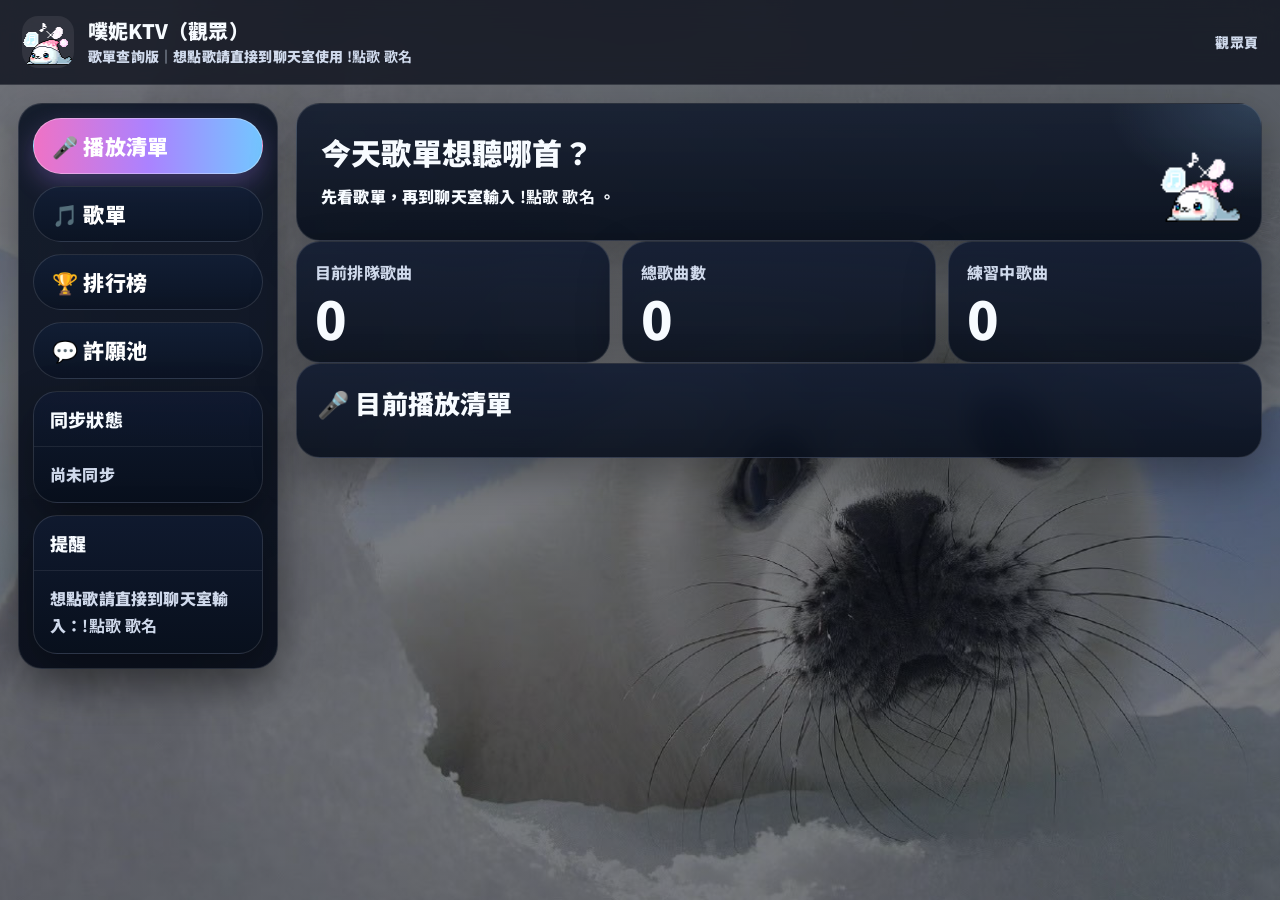
==== audience.html @ c34c29e2 "Update audience.html" ====
<!doctype html>
<html lang="zh-Hant">
<head>
  <meta charset="utf-8" />
  <meta name="viewport" content="width=device-width,initial-scale=1" />
  <title>噗妮KTV（觀眾）</title>
  <link rel="stylesheet" href="styles.css?v=20260312a" />
<link rel="preconnect" href="https://fonts.googleapis.com">
<link rel="preconnect" href="https://fonts.gstatic.com" crossorigin>
<link href="https://fonts.googleapis.com/css2?family=Noto+Sans+TC:wght@400;500;700;900&display=swap" rel="stylesheet">
</head>
<body class="audience-page">
  <header class="topbar">
    <div class="brand">
      <div class="logo"><img src="cute.gif" alt="cute" /></div>
      <div>
        <div class="title">噗妮KTV（觀眾）</div>
        <div class="subtitle">歌單查詢版｜想點歌請直接到聊天室使用 <b>!點歌 歌名</b></div>
      </div>
    </div>
    <div class="subtitle">觀眾頁</div>
  </header>

  <main class="layout">
    <aside class="sidebar">
      <button class="nav active" data-page="queue">🎤 播放清單</button>
      <button class="nav" data-page="songs">🎵 歌單</button>
      <button class="nav" data-page="leaderboard">🏆 排行榜</button>
      <button class="nav" data-page="wish">💬 許願池</button>

      <div class="panel">
        <div class="panel-title">同步狀態</div>
        <div class="panel-body" id="syncStatus">尚未同步</div>
      </div>

      <div class="panel">
        <div class="panel-title">提醒</div>
        <div class="panel-body">想點歌請直接到聊天室輸入：<b>!點歌 歌名</b></div>
      </div>
    </aside>

    <section class="content">
      <div class="section-shell">
        <div class="page" id="page-queue">
          <div class="hero">
            <h2>今天歌單想聽哪首？</h2>
            <p>先看歌單，再到聊天室輸入 <b>!點歌 歌名 </b>。</p>
          </div>

          <div class="stats-row">
            <div class="stat-card">
              <div class="stat-label">目前排隊歌曲</div>
              <div class="stat-value" id="statQueue">0</div>
            </div>
            <div class="stat-card">
              <div class="stat-label">總歌曲數</div>
              <div class="stat-value" id="statSongs">0</div>
            </div>
            <div class="stat-card">
              <div class="stat-label">練習中歌曲</div>
              <div class="stat-value" id="statPractice">0</div>
            </div>
          </div>

          <div class="card audience-queue-card">
            <div class="card-h">🎤 目前播放清單</div>
            <div id="homeQueue" class="list scroll-list home-queue audience-home-queue"></div>
          </div>
        </div>

        <div class="page hidden" id="page-songs">
          <div class="hero">
            <h2>歌單</h2>
            <p>支援分類與關鍵字搜尋。</p>
          </div>

          <div class="toolbar">
            <div class="search">
              <input id="songSearch" placeholder="搜尋歌名 / 歌手 / 子標籤" />
              <button id="songSearchBtn" class="btn btn-primary">搜尋</button>
              <button id="toggleCats" class="btn">顯示 / 隱藏 分類</button>
            </div>
          </div>

          <div id="catPanel" class="category-wrap">
            <div class="panel-title simple">分類</div>
            <div id="mainCatChips" class="chip-grid"></div>
            <div id="catChips" class="chip-grid mt12"></div>
          </div>

          <div id="songGrid" class="song-grid"></div>
        </div>

        <div class="page hidden" id="page-leaderboard">
          <div class="hero">
            <h2>熱門排行榜</h2>
            <p>依播放次數排序。</p>
          </div>

          <div id="leaderboardList" class="song-grid"></div>
          <div id="leaderboardPager" class="pager"></div>
        </div>

        <div class="page hidden" id="page-wish">
          <div class="hero">
            <h2>許願池</h2>
            <p>不在歌單裡的歌，可以先丟進許願池給主播看。</p>
          </div>

          <div class="card">
            <div class="card-h">💗 新增許願</div>
            <form id="wishForm" class="wish-inline-form">
              <input id="wishSong" placeholder="輸入想許願的歌名" />
              <input id="wishUser" placeholder="你的名字 / 暱稱（可空白）" />
              <button class="btn btn-primary" type="submit">送出到許願池</button>
            </form>
            <div id="wishMsg" class="note-text mt12"></div>
          </div>

          <div class="card">
            <div class="card-h">📮 最近許願</div>
            <div id="wishList" class="list scroll-list"></div>
          </div>
        </div>
      </div>
    </section>
  </main>

  <script src="common.js?v=20260312a"></script>
  <script src="audience.js?v=fix1"></script>
</body>
</html>
---- styles.css ----
:root{
  --bg:#0a1221;
  --bg2:#111b31;
  --line:rgba(255,255,255,.12);
  --line-strong:rgba(255,255,255,.24);
  --text:#f7fbff;
  --muted:#cfd9eb;
  --shadow:0 18px 45px rgba(0,0,0,.32);
  --radius-xl:24px;
}

*{box-sizing:border-box}

html,body,
button,input,select,textarea{
  margin:0;
  padding:0;
  color:var(--text);
  font-family:
    "Noto Sans TC",
    "Microsoft JhengHei",
    "PingFang TC",
    sans-serif;
}

body{
font-weight:700;
  min-height:100vh;
  background:
    linear-gradient(rgba(7,11,20,.55),rgba(7,11,20,.55)),
    url('./bg.jpg') center/cover fixed no-repeat;
}

.hidden{display:none!important}
.mt12{margin-top:12px}
.simple{padding:0 0 12px;border:none}
.mono{font-family:ui-monospace,Consolas,monospace}

.topbar{
  position:sticky;
  top:0;
  z-index:10;
  display:flex;
  justify-content:space-between;
  align-items:center;
  padding:16px 22px;
  border-bottom:1px solid var(--line);
  background:rgba(8,13,24,.76);
  backdrop-filter:blur(14px);
}

.brand{
  display:flex;
  align-items:center;
  gap:14px;
}

.topbar-right{
  display:flex;
  align-items:center;
  gap:12px;
}

.logo{
  width:52px;
  height:52px;
  border-radius:16px;
  overflow:hidden;
  background:rgba(255,255,255,.08);
  display:grid;
  place-items:center;
}

.logo img{
  width:100%;
  height:100%;
  object-fit:contain;
}

.logo-image-wrap{background:none}
.logo-image{
  width:52px;
  height:52px;
  border-radius:16px;
  object-fit:cover;
}

.title{
  font-size:20px;
  font-weight:900;
}

.subtitle{
  color:var(--muted);
  font-size:14px;
  line-height:1.6;
}

.layout{
  display:grid;
  grid-template-columns:260px minmax(0,1fr);
  gap:18px;
  padding:18px;
  max-width:1400px;
  margin:0 auto;
}

.sidebar{
  display:flex;
  flex-direction:column;
  gap:12px;
  padding:14px;
  border:1px solid var(--line);
  border-radius:var(--radius-xl);
  background:linear-gradient(180deg,rgba(14,22,38,.92),rgba(8,14,27,.94));
  box-shadow:var(--shadow);
  backdrop-filter:blur(12px);
}

.content{min-width:0}
.section-shell{display:flex;flex-direction:column;gap:16px}

.nav,.btn,.chip{
  border:1px solid var(--line);
  color:#fff;
  background:linear-gradient(180deg,rgba(255,255,255,.10),rgba(255,255,255,.04));
  transition:.15s;
}

.nav{
  background:linear-gradient(180deg,rgba(19,31,54,.92),rgba(12,20,36,.95));
}

.nav:hover,.btn:hover,.chip:hover{
  border-color:var(--line-strong);
  transform:translateY(-1px);
}

.nav{
  width:100%;
  padding:16px 18px;
  border-radius:18px;
  text-align:left;
  cursor:pointer;
  font-weight:900;
  font-size:22px;
  line-height:1.15;
}

.nav.active,.btn-primary,.chip-active{
  background:linear-gradient(180deg,rgba(245,118,197,.34),rgba(113,198,255,.30));
  border-color:rgba(255,255,255,.3);
}

.panel,.card,.hero,.stat-card,.gate-card,.song-card,.queue-row,.wish-item,.obs-card,.obs-item{
  border:1px solid var(--line);
  border-radius:var(--radius-xl);
  background:linear-gradient(180deg,rgba(17,27,49,.90),rgba(9,16,29,.92));
  box-shadow:var(--shadow);
  backdrop-filter:blur(12px);
}

.panel{overflow:hidden}

.panel-title{
  padding:14px 16px;
  border-bottom:1px solid rgba(255,255,255,.08);
  font-size:18px;
  font-weight:900;
}

.panel-body{
  padding:14px 16px;
  color:var(--muted);
}

.card{padding:18px}

.card-h{
  font-size:26px;
  font-weight:900;
  margin-bottom:10px;
}

.note-text,.song-artist,.queue-meta-line,.panel-body{
  color:var(--muted);
  line-height:1.7;
}

.empty-state{
  padding:28px 20px;
  text-align:center;
  border:1px dashed rgba(255,255,255,.12);
  border-radius:20px;
  color:var(--muted);
  background:rgba(6,12,22,.45);
}

.hero{
  position:relative;
  overflow:hidden;
  padding:26px 24px;
  min-height:138px;
  background:
    radial-gradient(16rem 10rem at 100% 0%, rgba(155,208,255,.18), transparent 60%),
    linear-gradient(180deg,rgba(20,29,47,.92),rgba(10,17,30,.96));
}

.hero::after{
  content:"";
  position:absolute;
  right:18px;
  bottom:14px;
  width:84px;
  height:84px;
  background:url('./cute.gif') center/contain no-repeat;
}

.hero h2{
  margin:0 0 10px;
  font-size:30px;
  font-weight:900;
}

.hero p{
  margin:0;
  max-width:calc(100% - 100px);
}

.btn{
  padding:10px 16px;
  border-radius:999px;
  cursor:pointer;
  font-weight:900;
}

.btn-mini{
  padding:8px 13px;
  font-size:14px;
}

.btn-danger{
  background:linear-gradient(180deg,rgba(255,157,177,.18),rgba(255,157,177,.08));
  border-color:rgba(255,157,177,.3);
}

input{
  width:100%;
  padding:14px 16px;
  border-radius:16px;
  border:1px solid rgba(255,255,255,.18);
  background:rgba(7,12,20,.56);
  color:#fff;
  outline:none;
}

input::placeholder{
  color:rgba(230,238,255,.65);
}

.toolbar{
  display:flex;
  gap:16px;
  align-items:center;
  justify-content:space-between;
  flex-wrap:wrap;
}

.search{
  display:grid;
  grid-template-columns:minmax(240px,1fr) auto auto;
  gap:10px;
  width:100%;
}

.stats-row{
  display:grid;
  grid-template-columns:repeat(3,1fr);
  gap:12px;
}

.stat-card{padding:18px}

.stat-label{
  font-size:16px;
  color:var(--muted);
  font-weight:800;
}

.stat-value{
  margin-top:8px;
  font-size:52px;
  font-weight:900;
  line-height:1;
}

.grid-2{
  display:grid;
  grid-template-columns:repeat(2,minmax(0,1fr));
  gap:16px;
}

.song-grid{
  display:grid;
  grid-template-columns:repeat(3,minmax(0,1fr));
  gap:12px;
}

.song-card{
  padding:16px;
  display:flex;
  flex-direction:column;
  gap:8px;
  min-height:148px;
}

.song-title{
  font-size:19px;
  font-weight:900;
  line-height:1.45;
  word-break:break-word;
}

.song-actions{
  margin-top:auto;
  display:flex;
  gap:8px;
  flex-wrap:wrap;
  align-items:center;
}

.badge,.pill,.wish-time{
  display:inline-flex;
  align-items:center;
  justify-content:center;
  padding:5px 10px;
  border-radius:999px;
  border:1px solid rgba(255,255,255,.16);
  background:rgba(255,255,255,.08);
  font-size:12px;
  font-weight:900;
  white-space:nowrap;
}

.badge-now{
  background:rgba(255,255,255,.18);
}

.list{
  display:flex;
  flex-direction:column;
  gap:12px;
}

.scroll-list{
  max-height:720px;
  overflow:auto;
  padding-right:4px;
}

.home-queue{
  max-height:560px;
}

.queue-obs-grid{
  display:grid;
  grid-template-columns:minmax(0,1fr) 360px;
  gap:16px;
  align-items:start;
}

.queue-card-head{
  display:flex;
  justify-content:space-between;
  gap:12px;
  flex-wrap:wrap;
  margin-bottom:14px;
}

.bulk-actions{
  display:flex;
  gap:10px;
  flex-wrap:wrap;
}

.queue-row{
  display:grid;
  grid-template-columns:52px minmax(0,1fr) auto;
  gap:14px;
  align-items:center;
  padding:16px 18px;
  border:1px solid var(--line);
  border-radius:var(--radius-xl);
  background:linear-gradient(180deg,rgba(17,27,49,.90),rgba(9,16,29,.92));
  box-shadow:var(--shadow);
  backdrop-filter:blur(12px);
}

.queue-rank{
  display:grid;
  place-items:center;
  width:38px;
  height:38px;
  border-radius:12px;
  border:1px solid rgba(255,255,255,.16);
  background:rgba(255,255,255,.07);
  font-weight:900;
}

.queue-main{min-width:0}

.queue-title-line{
  display:flex;
  align-items:center;
  gap:8px;
  flex-wrap:nowrap;
  min-width:0;
}

.queue-song-name{
  flex:1 1 auto;
  min-width:0;
  font-size:24px;
  font-weight:900;
  line-height:1.15;
  color:#fff;
  white-space:nowrap;
  overflow:hidden;
  text-overflow:ellipsis;
  word-break:normal;
}
.queue-song-name.qlen-2{
  font-size:21px;
}

.queue-song-name.qlen-3{
  font-size:18px;
}

.queue-actions{
  display:flex;
  gap:8px;
  flex-wrap:wrap;
  align-items:center;
  justify-content:flex-end;
}

.btn-icon{
  min-width:42px;
  padding-left:0;
  padding-right:0;
}

.btn-yt{
  background:linear-gradient(180deg,rgba(255,70,70,.28),rgba(255,70,70,.12));
  border-color:rgba(255,120,120,.32);
}

/* 只有這一條是播放中 */
.queue-row.now-playing-row{
  background:linear-gradient(90deg,rgba(245,118,197,.96),rgba(165,131,255,.95),rgba(113,198,255,.95));
  border-color:rgba(255,255,255,.32);
}

.queue-row.now-playing-row .queue-meta-line,
.queue-row.now-playing-row .pill,
.queue-row.now-playing-row .badge,
.queue-row.now-playing-row .queue-song-name{
  color:#fff;
}

.obs-side-card{
  position:sticky;
  top:96px;
}

.obs-setting-label{
  font-weight:900;
  margin:10px 0 8px;
}

.obs-link-box{
  padding:12px 14px;
  border-radius:18px;
  background:rgba(5,10,18,.55);
  border:1px solid var(--line);
  word-break:break-all;
  line-height:1.55;
  min-height:88px;
}

.obs-url-actions{
  display:flex;
  gap:10px;
  flex-wrap:wrap;
  align-items:center;
  margin-top:12px;
}

.mini-obs-preview{
  margin-top:18px;
  padding-top:16px;
  border-top:1px solid rgba(255,255,255,.08);
}

.mini-obs-title{
  font-weight:900;
  margin-bottom:8px;
}

.obs-mini-list{
  display:flex;
  flex-direction:column;
  gap:8px;
}

.obs-mock-item{
  padding:10px 12px;
  border-radius:16px;
  background:rgba(255,255,255,.08);
}

.obs-mock-item.is-now{
  background:linear-gradient(90deg,rgba(245,118,197,.96),rgba(165,131,255,.95),rgba(113,198,255,.95));
}

.wish-item{
  padding:16px 18px;
  display:flex;
  justify-content:space-between;
  gap:12px;
  align-items:flex-start;
}

.wish-meta{
  display:flex;
  gap:8px;
  align-items:center;
  flex-wrap:wrap;
  justify-content:flex-end;
}

.form-stack{
  display:grid;
  gap:10px;
}

.wish-inline-form{
  display:grid;
  grid-template-columns:minmax(0,2fr) minmax(180px,1fr) auto;
  gap:10px;
  align-items:center;
}

.pager{
  display:flex;
  gap:8px;
  align-items:center;
  flex-wrap:wrap;
  justify-content:center;
  margin-top:12px;
}

.top-ribbon{
  display:inline-flex;
  padding:4px 10px;
  border-radius:999px;
  background:rgba(255,255,255,.12);
  font-size:12px;
  font-weight:900;
  margin-bottom:6px;
}

.gate{
  min-height:100vh;
  display:grid;
  place-items:center;
  padding:20px;
}

.gate-card{
  width:min(720px,94vw);
  padding:34px 42px;
}

.gate-row{
  display:grid;
  grid-template-columns:minmax(0,1fr) auto;
  gap:14px;
  align-items:center;
}

body.obs-body{background:none!important}
body.obs-body::before{display:none}
.obs-transparent{background:none!important}

.obs-transparent .obs-card{
  background:rgba(9,15,28,.16);
  border-color:rgba(255,255,255,.08);
  box-shadow:none;
  backdrop-filter:none;
}

.obs-root{
  padding:12px;
  min-height:100vh;
}

.obs-card{
  min-height:calc(100vh - 24px);
  padding:14px;
  border-radius:24px;
  display:grid;
  grid-template-rows:auto 1fr auto;
  overflow:hidden;
}

.obs-head{
  display:flex;
  align-items:center;
  justify-content:space-between;
  gap:12px;
  font-size:30px;
  font-weight:900;
  margin-bottom:12px;
}

.obs-head .cute{
  width:56px;
  height:56px;
}

.obs-list{
  display:flex;
  flex-direction:column;
  gap:8px;
  min-height:0;
}

.obs-item{
  display:grid;
  grid-template-columns:40px minmax(0,1fr) minmax(120px,32%);
  align-items:center;
  gap:10px;
  padding:0 12px;
  border-radius:18px;
  height:46px;
  background:rgba(255,255,255,.06);
}

.obs-item.is-current{
  background:linear-gradient(90deg,rgba(245,118,197,.94),rgba(165,131,255,.92),rgba(113,198,255,.92));
}

.obs-num{
  display:grid;
  place-items:center;
  width:28px;
  height:28px;
  border-radius:10px;
  background:rgba(255,255,255,.08);
  font-size:13px;
  font-weight:900;
}

.obs-main{min-width:0}

.obs-title{
  font-size:19px;
  font-weight:900;
  white-space:nowrap;
  overflow:hidden;
  text-overflow:ellipsis;
}

.obs-meta{
  font-size:13px;
  color:#f1f6ff;
  opacity:.92;
  white-space:nowrap;
  overflow:hidden;
  text-overflow:ellipsis;
  text-align:right;
}

.obs-status{
  font-size:12px;
  color:rgba(255,255,255,.85);
  margin-top:10px;
  text-align:right;
}

.obs-limit-5 .obs-item{height:54px}
.obs-limit-5 .obs-title{font-size:24px}
.obs-limit-5 .obs-meta{font-size:15px}
.obs-limit-10 .obs-item{height:42px}
.obs-limit-10 .obs-title{font-size:18px}
.obs-limit-10 .obs-meta{font-size:12px}
.obs-limit-15 .obs-item{height:36px}
.obs-limit-15 .obs-title{font-size:15px}
.obs-limit-15 .obs-meta{font-size:11px}
.obs-limit-20 .obs-item{height:31px}
.obs-limit-20 .obs-title{font-size:13px}
.obs-limit-20 .obs-meta{font-size:10px}
.obs-limit-25 .obs-item,
.obs-limit-30 .obs-item{height:27px}
.obs-limit-25 .obs-title,
.obs-limit-30 .obs-title{font-size:11px}
.obs-limit-25 .obs-meta,
.obs-limit-30 .obs-meta{font-size:9px}

::-webkit-scrollbar{width:10px;height:10px}
::-webkit-scrollbar-thumb{
  background:rgba(255,255,255,.15);
  border-radius:999px;
}
::-webkit-scrollbar-track{background:transparent}

.wish-grid{
  display:grid;
  grid-template-columns:repeat(4,minmax(0,1fr));
  gap:14px;
  align-items:stretch;
}

.wish-grid.scroll-list{
  max-height:none;
  overflow:visible;
  padding-right:0;
}

.wish-card{
  padding:16px 16px 14px;
  min-height:180px;
  display:flex;
  flex-direction:column;
  gap:10px;
  border:1px solid var(--line);
  border-radius:22px;
  background:linear-gradient(180deg,rgba(20,32,58,.96),rgba(11,17,30,.95));
  box-shadow:var(--shadow);
}

.wish-card-top{
  display:flex;
  align-items:center;
  justify-content:flex-end;
  gap:10px;
}

.wish-song{
  font-size:22px;
  font-weight:900;
  line-height:1.45;
  word-break:break-word;
  display:-webkit-box;
  -webkit-line-clamp:3;
  -webkit-box-orient:vertical;
  overflow:hidden;
}

.wish-user{
  margin-top:auto;
  color:var(--muted);
  font-size:14px;
  line-height:1.6;
  word-break:break-word;
}

.wish-card-actions{
  margin-top:auto;
  display:flex;
  justify-content:flex-end;
}

.streamer-wish-card{
  min-height:180px;
}

#page-wish .card{overflow:visible}
#page-wish #wishList{margin-top:6px}

.wish-grid-audience .wish-card-audience{
  min-height:140px;
  justify-content:center;
  align-items:flex-start;
  padding:20px 18px;
}

.wish-grid-audience .wish-card-audience .wish-song{
  font-size:18px;
  line-height:1.55;
  -webkit-line-clamp:4;
}

@media (max-width:1180px){
  .queue-obs-grid{grid-template-columns:1fr}
  .obs-side-card{position:static}
  .song-grid{grid-template-columns:repeat(2,minmax(0,1fr))}
  .wish-grid{grid-template-columns:repeat(2,minmax(0,1fr))}
}

@media (max-width:900px){
  .layout{grid-template-columns:1fr}
  .grid-2,.stats-row{grid-template-columns:1fr}
  .song-grid,.wish-grid{grid-template-columns:1fr}
  .queue-row{grid-template-columns:1fr}
  .queue-actions{justify-content:flex-start}
  .search{grid-template-columns:1fr}
  .hero::after{width:70px;height:70px}

  .obs-item{
    grid-template-columns:34px minmax(0,1fr) 72px;
  }

  .obs-meta{
    display:block;
    font-size:11px;
    text-align:right;
    white-space:nowrap;
    overflow:hidden;
    text-overflow:ellipsis;
  }

  .obs-head{font-size:24px}
  .wish-card{min-height:auto}
  .wish-song{font-size:20px}
  .wish-inline-form{grid-template-columns:1fr}
}
/* ===== 全站改成主播播放清單那種粗字體 ===== */
html,body,
button,input,select,textarea{
  font-family:'M PLUS Rounded 1c','Noto Sans TC',system-ui,sans-serif !important;
  font-weight:900 !important;
  letter-spacing:.2px;
}

.title,
.hero h2,
.card-h,
.panel-title,
.panel-subtitle,
.row-title,
.song-title,
.stat-value,
.obs-head,
.obs-title,
.gate-card .title,
.nav,
.btn,
.chip,
.pill,
.badge,
.queue-song-name,
.queue-meta-line,
.wish-song,
.wish-user{
  font-family:'M PLUS Rounded 1c','Noto Sans TC',system-ui,sans-serif !important;
  font-weight:900 !important;
}
/* ===== Queue 專用安全整理版：只動播放清單 ===== */

/* 主播 / 觀眾 queue 整列 */
.queue-row{
  display:grid !important;
  grid-template-columns: 46px minmax(0,1fr) 292px !important;
  gap: 10px !important;
  align-items:center !important;
  padding: 14px 16px !important;
}

/* 左側主資訊 */
.queue-main{
  min-width:0 !important;
}

/* 標題列：永遠單行 */
.queue-title-line{
  display:flex !important;
  align-items:center !important;
  gap:6px !important;
  flex-wrap:nowrap !important;
  min-width:0 !important;
}

/* 歌名優先，單行、省略 */
.queue-song-name{
  flex:1 1 auto !important;
  min-width:0 !important;
  white-space:nowrap !important;
  overflow:hidden !important;
  text-overflow:ellipsis !important;
  line-height:1.1 !important;
  font-size:26px !important;
  letter-spacing:0 !important;
}

/* 長歌名分級縮字 */
.queue-song-name.qlen-2{
  font-size:23px !important;
}

.queue-song-name.qlen-3{
  font-size:20px !important;
}

/* 歌手 badge 再小一點，並限制寬度 */
.queue-title-line .pill{
  flex:0 0 auto !important;
  max-width:58px !important;
  padding:2px 6px !important;
  font-size:10px !important;
  line-height:1 !important;
  white-space:nowrap !important;
  overflow:hidden !important;
  text-overflow:ellipsis !important;
}

/* 播放中 badge 縮緊，不搶空間 */
.queue-title-line .badge,
.queue-title-line .badge-now{
  flex:0 0 auto !important;
  padding:3px 7px !important;
  font-size:11px !important;
  line-height:1 !important;
}

/* 點歌者維持第二行小字 */
.queue-meta-line{
  margin-top:3px !important;
  font-size:13px !important;
  line-height:1.1 !important;
  white-space:nowrap !important;
  overflow:hidden !important;
  text-overflow:ellipsis !important;
}

/* 右邊按鈕區固定，但縮小 */
.queue-actions{
  width:292px !important;
  min-width:292px !important;
  display:flex !important;
  gap:6px !important;
  flex-wrap:nowrap !important;
  align-items:center !important;
  justify-content:flex-end !important;
}

/* queue 內的小按鈕縮小一點 */
.queue-actions .btn,
.queue-actions .btn-mini{
  flex:0 0 auto !important;
  padding:7px 10px !important;
  font-size:12px !important;
  line-height:1 !important;
}

/* 播放箭頭按鈕固定寬 */
.queue-actions .btn-icon{
  min-width:36px !important;
  width:36px !important;
  padding-left:0 !important;
  padding-right:0 !important;
}

/* YT / ▲ / ▼ 三顆再小一點 */
.queue-actions .btn-yt,
.queue-actions [data-up],
.queue-actions [data-down]{
  min-width:38px !important;
}

/* 單首+1 / 移除不准太胖 */
.queue-actions [data-played]{
  padding-left:10px !important;
  padding-right:10px !important;
}

.queue-actions [data-remove]{
  padding-left:10px !important;
  padding-right:10px !important;
}

/* 手機才改成直式，桌機不要亂掉 */
@media (max-width:900px){
  .queue-row{
    grid-template-columns:1fr !important;
  }

  .queue-actions{
    width:auto !important;
    min-width:0 !important;
    flex-wrap:wrap !important;
    justify-content:flex-start !important;
  }
}

@keyframes nowPlayingMarqueeEnterLeave {
  from {
    transform: translate3d(var(--mq-start, 0px), -50%, 0);
  }
  to {
    transform: translate3d(var(--mq-end, 0px), -50%, 0);
  }
}

.queue-row.now-playing-row .queue-title-line{
  overflow:hidden !important;
}

.queue-row.now-playing-row .queue-song-name{
  display:block !important;
  min-width:0 !important;
  overflow:hidden !important;
  position:relative !important;
  text-overflow:clip !important;
}

.queue-row.now-playing-row .queue-song-name.marquee-holder{
  overflow:hidden !important;
}

.queue-row.now-playing-row .queue-song-track{
  position:absolute !important;
  left:0 !important;
  top:50% !important;
  display:inline-block !important;
  white-space:nowrap !important;
  will-change:transform !important;
  animation: nowPlayingMarqueeEnterLeave var(--mq-duration, 10s) linear infinite !important;
}

.queue-row.now-playing-row .queue-song-track .queue-song-text{
  display:inline-block !important;
  white-space:nowrap !important;
  min-width:max-content !important;
}


/* ===== 2026 marquee fix ===== */
.queue-row.now-playing-row .queue-song-name{
  display:flex !important;
  align-items:center !important;
  min-height:1.2em !important;
}

.queue-row.now-playing-row .queue-song-name.marquee-holder{
  position:relative !important;
  overflow:hidden !important;
  text-overflow:clip !important;
}

.queue-row.now-playing-row .queue-song-track{
  position:absolute !important;
  left:0 !important;
  top:50% !important;
  transform:translate3d(var(--mq-start, 0px), -50%, 0) !important;
  display:inline-block !important;
  white-space:nowrap !important;
  will-change:transform !important;
  pointer-events:none !important;
  animation: nowPlayingMarqueeEnterLeave var(--mq-duration, 10s) linear infinite !important;
}

.queue-row.now-playing-row .queue-song-track .queue-song-text{
  display:inline-block !important;
  white-space:nowrap !important;
  min-width:max-content !important;
}

.obs-item.is-current .obs-main,
.obs-item.is-current .obs-title{
  min-width:0 !important;
}

.obs-item.is-current .obs-title.obs-marquee-holder{
  position:relative !important;
  display:block !important;
  overflow:hidden !important;
  text-overflow:clip !important;
}

.obs-item.is-current .obs-title-track{
  position:absolute !important;
  left:0 !important;
  top:50% !important;
  transform:translate3d(var(--obs-mq-start, 0px), -50%, 0) !important;
  display:inline-block !important;
  white-space:nowrap !important;
  will-change:transform !important;
  pointer-events:none !important;
  animation: obsTitleMarqueeEnterLeave var(--obs-mq-duration, 10s) linear infinite !important;
}

.obs-item.is-current .obs-title-text{
  display:inline-block !important;
  white-space:nowrap !important;
  min-width:max-content !important;
}

@keyframes obsTitleMarqueeEnterLeave {
  from {
    transform: translate3d(var(--obs-mq-start, 0px), -50%, 0);
  }
  to {
    transform: translate3d(var(--obs-mq-end, 0px), -50%, 0);
  }
}


/* ===== marquee rewrite 2026-03 ===== */
:root{
  --queue-marquee-gap: 48px;
  --obs-marquee-gap: 48px;
}

.queue-title-line{
  min-width: 0;
}

.queue-title-line .pill{
  flex: 0 0 auto;
}

.queue-row.now-playing-row .queue-song-name{
  flex: 1 1 auto !important;
  min-width: 0 !important;
  display: block !important;
  position: relative !important;
  overflow: hidden !important;
  text-overflow: clip !important;
  white-space: nowrap !important;
  line-height: 1.2 !important;
}

.queue-row.now-playing-row .queue-song-name.is-marquee-active{
  min-height: 1.2em !important;
}

.queue-row.now-playing-row .queue-song-track{
  position: absolute !important;
  left: 0 !important;
  top: 50% !important;
  display: inline-flex !important;
  align-items: center !important;
  white-space: nowrap !important;
  will-change: transform !important;
  pointer-events: none !important;
  transform: translate3d(var(--mq-from, 0px), -50%, 0) !important;
  animation: queueNowPlayingMarquee var(--mq-duration, 10s) linear infinite !important;
}

.queue-row.now-playing-row .queue-song-track .queue-song-text{
  display: inline-block !important;
  white-space: nowrap !important;
}

.obs-item.is-current .obs-main{
  min-width: 0 !important;
}

.obs-item.is-current .obs-title{
  position: relative !important;
  display: block !important;
  min-width: 0 !important;
  overflow: hidden !important;
  text-overflow: clip !important;
  white-space: nowrap !important;
  line-height: 1.15 !important;
}

.obs-item.is-current .obs-title.is-marquee-active{
  min-height: 1.15em !important;
}

.obs-item.is-current .obs-title-track{
  position: absolute !important;
  left: 0 !important;
  top: 50% !important;
  display: inline-flex !important;
  align-items: center !important;
  white-space: nowrap !important;
  will-change: transform !important;
  pointer-events: none !important;
  transform: translate3d(var(--obs-mq-from, 0px), -50%, 0) !important;
  animation: obsNowPlayingMarquee var(--obs-mq-duration, 10s) linear infinite !important;
}

.obs-item.is-current .obs-title-track .obs-title-text{
  display: inline-block !important;
  white-space: nowrap !important;
}

@keyframes queueNowPlayingMarquee {
  from { transform: translate3d(var(--mq-from, 0px), -50%, 0); }
  to { transform: translate3d(var(--mq-to, 0px), -50%, 0); }
}

@keyframes obsNowPlayingMarquee {
  from { transform: translate3d(var(--obs-mq-from, 0px), -50%, 0); }
  to { transform: translate3d(var(--obs-mq-to, 0px), -50%, 0); }
}




/* ===== FINAL JS MARQUEE OVERRIDES 2026-03-12 ===== */
/* Queue marquee: CSS 只保留定位，動畫全部交給 JS */
.queue-title-line{
  min-width:0 !important;
}

.queue-title-line .pill{
  flex:0 0 auto !important;
}

.queue-main{
  min-width:0 !important;
}

.queue-row.now-playing-row .queue-title-line{
  overflow:hidden !important;
}

.queue-row.now-playing-row .queue-song-name{
  flex:1 1 auto !important;
  min-width:0 !important;
  width:100% !important;
  display:block !important;
  position:relative !important;
  overflow:hidden !important;
  text-overflow:clip !important;
  white-space:nowrap !important;
  line-height:1.2 !important;
}

.queue-row.now-playing-row .queue-song-name[data-marquee="on"]{
  min-height:1.25em !important;
}

.queue-row.now-playing-row .queue-song-track{
  position:absolute !important;
  left:0 !important;
  top:50% !important;
  display:inline-flex !important;
  align-items:center !important;
  white-space:nowrap !important;
  will-change:transform !important;
  pointer-events:none !important;
  transform:translate3d(0,-50%,0) !important;
  animation:none !important;
}

.queue-row.now-playing-row .queue-song-track .queue-song-text{
  display:inline-block !important;
  white-space:nowrap !important;
  min-width:max-content !important;
  flex:0 0 auto !important;
}

.queue-row.now-playing-row .queue-song-gap{
  display:inline-block !important;
  width:56px !important;
  min-width:56px !important;
  flex:0 0 56px !important;
  height:1px !important;
}

/* OBS marquee: CSS 只保留定位，動畫全部交給 JS / OBS script */
.obs-item.is-current .obs-main,
.obs-item.is-current .obs-title{
  min-width:0 !important;
}

.obs-item.is-current .obs-title{
  position:relative !important;
  display:block !important;
  overflow:hidden !important;
  text-overflow:clip !important;
  white-space:nowrap !important;
  line-height:1.15 !important;
}

.obs-item.is-current .obs-title[data-marquee="on"]{
  min-height:1.15em !important;
}

.obs-item.is-current .obs-title-track{
  position:absolute !important;
  left:0 !important;
  top:50% !important;
  display:inline-flex !important;
  align-items:center !important;
  white-space:nowrap !important;
  will-change:transform !important;
  pointer-events:none !important;
  transform:translate3d(0,-50%,0) !important;
  animation:none !important;
}

.obs-item.is-current .obs-title-track .obs-title-text{
  display:inline-block !important;
  white-space:nowrap !important;
  min-width:max-content !important;
  flex:0 0 auto !important;
}

.obs-item.is-current .obs-title-gap{
  display:inline-block !important;
  width:44px !important;
  min-width:44px !important;
  flex:0 0 44px !important;
  height:1px !important;
}



/* ===== FINAL NORMAL-FILENAME MARQUEE OVERRIDES ===== */
.queue-song-name{
  text-overflow:clip !important;
}

.queue-song-name .queue-song-text{
  display:inline-block !important;
  white-space:nowrap !important;
  min-width:max-content !important;
  max-width:none !important;
}

.queue-row .queue-title-line{
  min-width:0 !important;
}

.queue-row .queue-main{
  min-width:0 !important;
}

.queue-row .queue-song-name{
  position:relative !important;
  display:block !important;
  overflow:hidden !important;
  white-space:nowrap !important;
}

.queue-row.now-playing-row .queue-song-name{
  min-height:1.2em !important;
}

.queue-row.now-playing-row .queue-song-track{
  position:absolute !important;
  left:0 !important;
  top:50% !important;
  display:inline-flex !important;
  align-items:center !important;
  white-space:nowrap !important;
  pointer-events:none !important;
  will-change:transform !important;
  transform:translate3d(var(--mq-x, 0px), -50%, 0) !important;
  animation:none !important;
}

.queue-row.now-playing-row .queue-song-gap{
  display:inline-block !important;
  flex:0 0 52px !important;
  width:52px !important;
}

.queue-row.now-playing-row .queue-song-track .queue-song-text{
  font-size:inherit !important;
}

.obs-title{
  text-overflow:clip !important;
}

.obs-title .obs-title-text{
  display:inline-block !important;
  white-space:nowrap !important;
  min-width:max-content !important;
  max-width:none !important;
}

.obs-item .obs-main,
.obs-item .obs-title{
  min-width:0 !important;
}

.obs-item .obs-title{
  position:relative !important;
  display:block !important;
  overflow:hidden !important;
  white-space:nowrap !important;
}

.obs-item.is-current .obs-title-track{
  position:absolute !important;
  left:0 !important;
  top:50% !important;
  display:inline-flex !important;
  align-items:center !important;
  white-space:nowrap !important;
  pointer-events:none !important;
  will-change:transform !important;
  transform:translate3d(var(--obs-mq-x, 0px), -50%, 0) !important;
  animation:none !important;
}

.obs-item.is-current .obs-title-gap{
  display:inline-block !important;
  flex:0 0 44px !important;
  width:44px !important;
}


/* audience queue title fix */
.audience-page .home-queue .queue-row:not(.now-playing-row) .queue-song-name{
  white-space:normal !important;
}
.audience-page .home-queue .queue-row:not(.now-playing-row) .queue-song-text{
  display:-webkit-box !important;
  -webkit-box-orient:vertical !important;
  -webkit-line-clamp:2 !important;
  overflow:hidden !important;
  white-space:normal !important;
  min-width:0 !important;
  max-width:100% !important;
}


/* ===== 2026-03-12 targeted cleanup ===== */
body.audience-page .queue-row{
  grid-template-columns:52px minmax(0,1fr) !important;
}

body.audience-page .audience-queue-card{
  padding:20px !important;
}

body.audience-page .audience-home-queue{
  max-height:none !important;
}

body.audience-page #page-queue .queue-title-line{
  gap:10px !important;
}

body.audience-page #page-queue .queue-song-name{
  font-size:28px !important;
  width:100% !important;
}

body.audience-page #page-queue .queue-meta-line{
  margin-top:6px !important;
  font-size:15px !important;
}

body.audience-page #page-queue .queue-row.now-playing-row{
  padding:16px 18px !important;
}

body.audience-page #page-queue .queue-row.now-playing-row .queue-main,
body.audience-page #page-queue .queue-row.now-playing-row .queue-title-line,
body.audience-page #page-queue .queue-row.now-playing-row .queue-song-name{
  min-width:0 !important;
  max-width:100% !important;
}

body.audience-page #page-queue .queue-row.now-playing-row .queue-song-name{
  overflow:hidden !important;
}

body.audience-page #page-queue .queue-row.now-playing-row .queue-song-track{
  max-width:none !important;
}

/* category wrapper back to pill style with translucent gray shell */
.category-wrap{
  padding:16px 18px !important;
  border-radius:26px !important;
  border:1px solid rgba(255,255,255,.14) !important;
  background:rgba(90,98,115,.5) !important;
  box-shadow:0 14px 36px rgba(0,0,0,.18) !important;
  backdrop-filter:blur(10px) !important;
}

.category-wrap .panel-title{
  border-bottom:none !important;
  padding:0 0 14px !important;
  background:none !important;
}

.chip-grid{
  display:flex !important;
  flex-wrap:wrap !important;
  gap:10px !important;
}

.chip{
  border-radius:999px !important;
  padding:10px 18px !important;
  background:linear-gradient(180deg,rgba(49,60,84,.9),rgba(27,36,57,.95)) !important;
  border:1px solid rgba(255,255,255,.18) !important;
  box-shadow:inset 0 1px 0 rgba(255,255,255,.08), 0 8px 18px rgba(0,0,0,.14) !important;
}

.chip-active,
.nav.active,
.btn-rainbow,
#copyObsUrlBtn1,#copyObsUrlBtn2,
#bulkRemoveBtn{
  background:linear-gradient(90deg,#ef72c5 0%, #ab82ff 50%, #73c6ff 100%) !important;
  border-color:rgba(255,255,255,.34) !important;
  color:#fff !important;
  box-shadow:0 10px 24px rgba(171,130,255,.28) !important;
}

/* top nav pills */
.nav{
  border-radius:999px !important;
  font-size:21px !important;
  padding:15px 18px !important;
}

/* streamer obs selected vs unselected */
.streamer-page #obsLimitControls .chip{
  background:linear-gradient(180deg,rgba(37,47,69,.92),rgba(20,29,47,.95)) !important;
}
.streamer-page #obsLimitControls .chip.chip-active{
  background:linear-gradient(90deg,#ef72c5 0%, #ab82ff 50%, #73c6ff 100%) !important;
}

/* open obs buttons stay normal */
#openObsUrlBtn1,#openObsUrlBtn2{
  background:linear-gradient(180deg,rgba(255,255,255,.10),rgba(255,255,255,.04)) !important;
  border-color:var(--line) !important;
  box-shadow:none !important;
}

/* queue add buttons: premium deep purple */
#bulkPlayedBtn,
.streamer-page [data-played],
.streamer-page [data-songid]{
  background:linear-gradient(135deg,rgba(84,34,138,.96) 0%, rgba(120,58,187,.96) 52%, rgba(53,25,101,.98) 100%) !important;
  border-color:rgba(205,177,255,.3) !important;
  color:#fff !important;
  box-shadow:0 12px 24px rgba(64,26,116,.28) !important, inset 0 1px 0 rgba(255,255,255,.12) !important;
}

.streamer-page [data-played]:hover,
.streamer-page [data-songid]:hover,
#bulkPlayedBtn:hover{
  transform:translateY(-1px);
  filter:brightness(1.05);
}

/* keep danger delete distinct */
.btn-danger,
.streamer-page [data-remove]{
  background:linear-gradient(180deg,rgba(255,157,177,.18),rgba(255,157,177,.08)) !important;
  border-color:rgba(255,157,177,.3) !important;
}

/* audience full-width queue card spacing */
body.audience-page #page-queue .card-h{
  margin-bottom:16px !important;
}

/* category panel spacing for both pages */
body.audience-page #page-songs #catPanel,
body.streamer-page #page-songs #catPanel{
  margin-bottom:6px !important;
}

@media (max-width:900px){
  body.audience-page .queue-row{
    grid-template-columns:46px minmax(0,1fr) !important;
  }
}


/* ===== FINAL STREAMER QUEUE BUTTON RESTORE ===== */
body.streamer-page #page-queue .queue-actions .btn,
body.streamer-page #page-queue .queue-actions .btn-mini{
  border-width:1px !important;
  border-style:solid !important;
  color:#fff !important;
  opacity:1 !important;
  box-shadow:0 10px 22px rgba(0,0,0,.22), inset 0 1px 0 rgba(255,255,255,.16) !important;
  backdrop-filter:none !important;
}

body.streamer-page #page-queue .queue-actions [data-current]{
  background:linear-gradient(90deg,#ef72c5 0%, #ab82ff 50%, #73c6ff 100%) !important;
  border-color:rgba(255,255,255,.34) !important;
}

body.streamer-page #page-queue .queue-actions [data-yt]{
  background:linear-gradient(135deg,#8b1010 0%, #c71f1f 45%, #f04a3a 100%) !important;
  border-color:rgba(255,214,214,.28) !important;
}

body.streamer-page #page-queue .queue-actions [data-up]{
  background:linear-gradient(135deg,#8a3d00 0%, #c9680f 48%, #f2a246 100%) !important;
  border-color:rgba(255,222,183,.28) !important;
}

body.streamer-page #page-queue .queue-actions [data-down]{
  background:linear-gradient(135deg,#8a6b00 0%, #c99d10 48%, #f1cc46 100%) !important;
  border-color:rgba(255,242,182,.30) !important;
  color:#fff !important;
}

body.streamer-page #page-queue .queue-actions [data-played]{
  background:linear-gradient(135deg,#54228a 0%, #783abb 52%, #351965 100%) !important;
  border-color:rgba(205,177,255,.30) !important;
}

body.streamer-page #page-queue .queue-actions [data-remove]{
  background:linear-gradient(135deg,#0f3e86 0%, #1f62c8 48%, #51a5ff 100%) !important;
  border-color:rgba(191,224,255,.30) !important;
}

body.streamer-page #page-queue .queue-actions [data-current]:disabled{
  filter:saturate(.95) brightness(.96) !important;
  opacity:1 !important;
}

body.streamer-page #page-queue .queue-actions .btn:hover,
body.streamer-page #page-queue .queue-actions .btn-mini:hover{
  transform:translateY(-1px) !important;
  filter:brightness(1.04) !important;
}

/* ===== FINAL OBS MARQUEE SMOOTH OVERRIDE ===== */
body.obs-body .obs-item,
body.obs-body .obs-item .obs-main,
body.obs-body .obs-item .obs-title{
  min-width:0 !important;
}

body.obs-body .obs-item .obs-title{
  position:relative !important;
  display:block !important;
  overflow:hidden !important;
  white-space:nowrap !important;
  text-overflow:clip !important;
  contain:layout paint style !important;
  backface-visibility:hidden !important;
  transform:translateZ(0) !important;
}

body.obs-body .obs-item.is-current .obs-title-track{
  position:absolute !important;
  left:0 !important;
  top:50% !important;
  display:inline-flex !important;
  align-items:center !important;
  white-space:nowrap !important;
  pointer-events:none !important;
  will-change:transform !important;
  transform:translate3d(var(--obs-mq-x, 0px), -50%, 0) !important;
  animation:none !important;
  backface-visibility:hidden !important;
}

body.obs-body .obs-item.is-current .obs-title-track .obs-title-text{
  display:inline-block !important;
  white-space:nowrap !important;
  min-width:max-content !important;
  flex:0 0 auto !important;
}

body.obs-body .obs-item.is-current .obs-title-gap{
  display:inline-block !important;
  width:2px !important;
  min-width:2px !important;
  flex:0 0 2px !important;
  height:1px !important;
}

body.obs-body .obs-item.is-current .obs-title,
body.obs-body .obs-item.is-current .obs-title-track,
body.obs-body .obs-item.is-current .obs-title.obs-marquee-holder,
body.obs-body .obs-item.is-current .obs-title.is-marquee-active{
  animation:none !important;
}
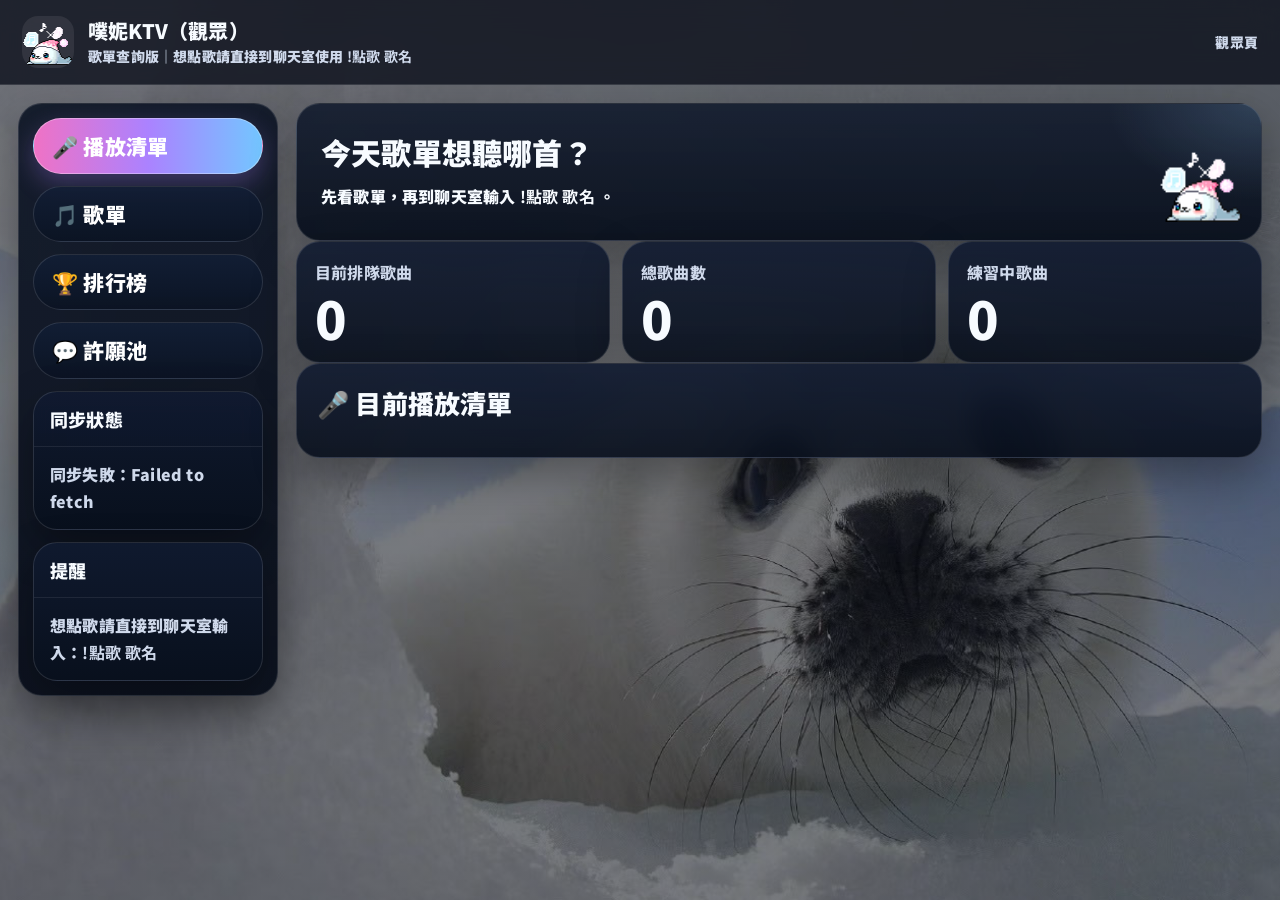
==== commit cb6d020f: "Update audience.html" ====
--- a/audience.html
+++ b/audience.html
@@ -127,6 +127,6 @@
   </main>
 
   <script src="common.js?v=20260312a"></script>
-  <script src="audience.js?v=fix1"></script>
+  <script src="audience.js?v=20260324-reset"></script>
 </body>
 </html>
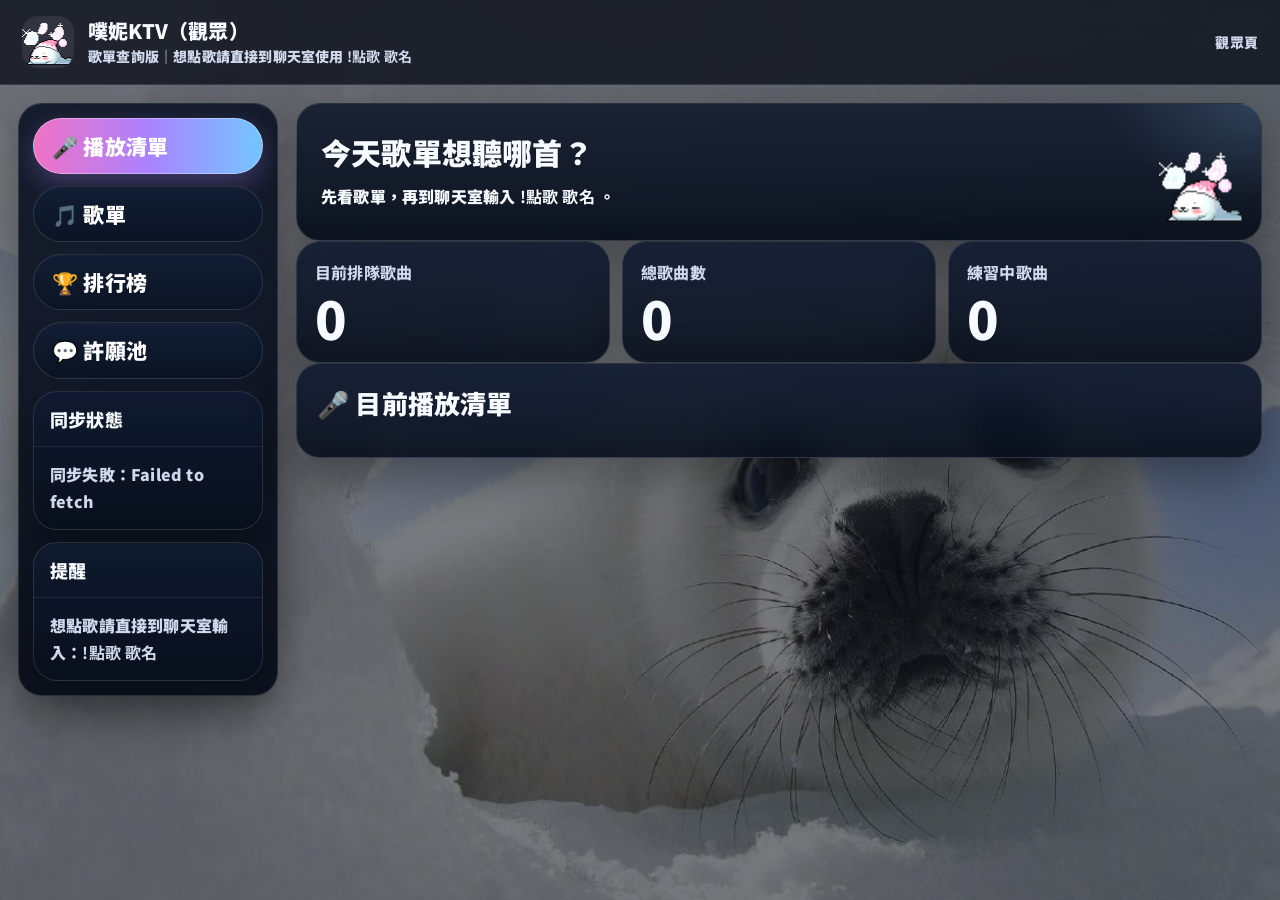
==== commit b76e9f5c: "Update audience.html" ====
--- a/audience.html
+++ b/audience.html
@@ -126,7 +126,7 @@
     </section>
   </main>
 
-  <script src="common.js?v=20260312a"></script>
-  <script src="audience.js?v=20260324-reset"></script>
+<script src="common.js?v=20260324c"></script>
+<script src="audience.js?v=20260324d"></script>
 </body>
 </html>
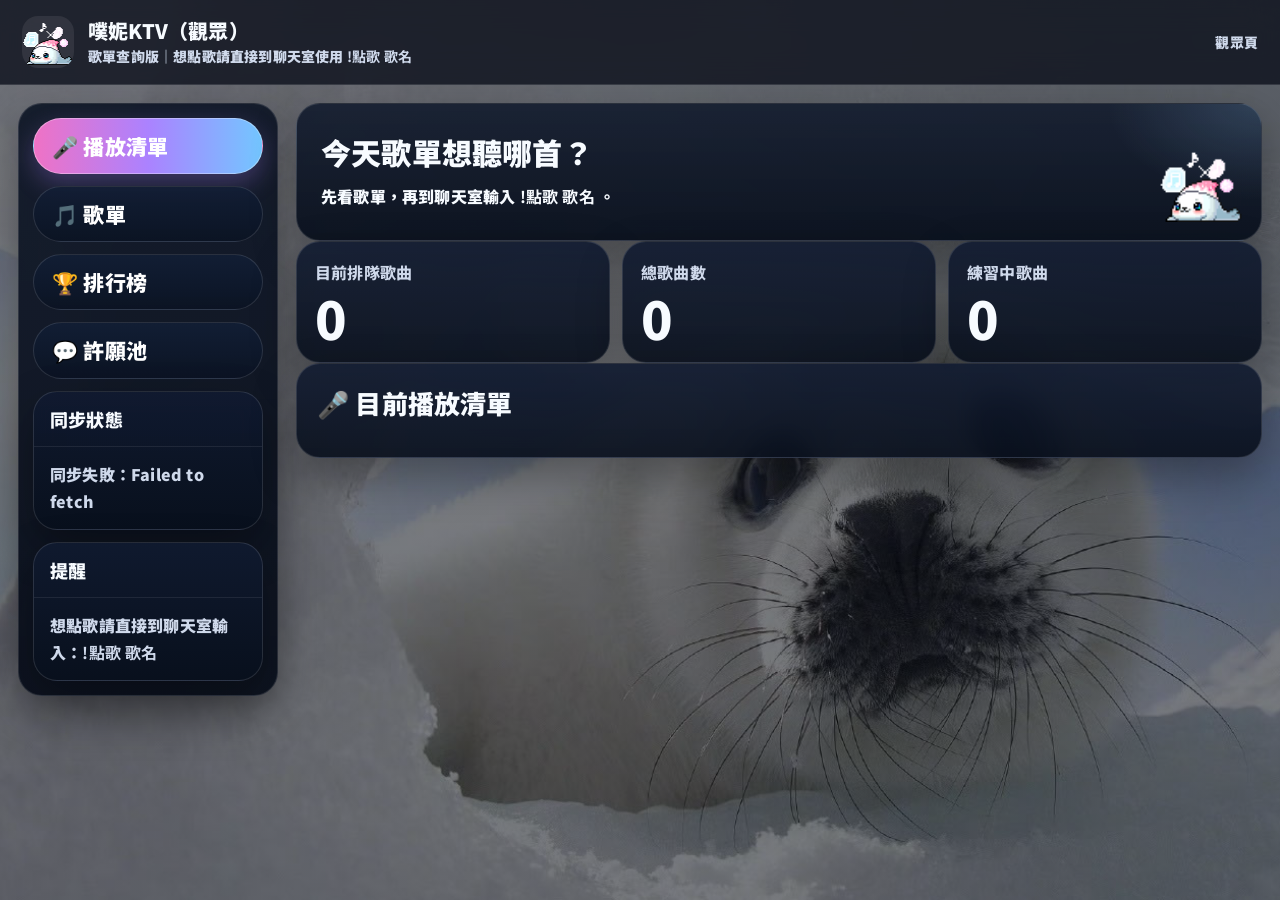
==== commit 1fe491f5: "Update audience.html" ====
--- a/audience.html
+++ b/audience.html
@@ -126,7 +126,7 @@
     </section>
   </main>
 
-<script src="common.js?v=20260324c"></script>
-<script src="audience.js?v=20260324d"></script>
+<script src="common.js?v=20260325a"></script>
+<script src="audience.js?v=20260325a"></script>
 </body>
 </html>
